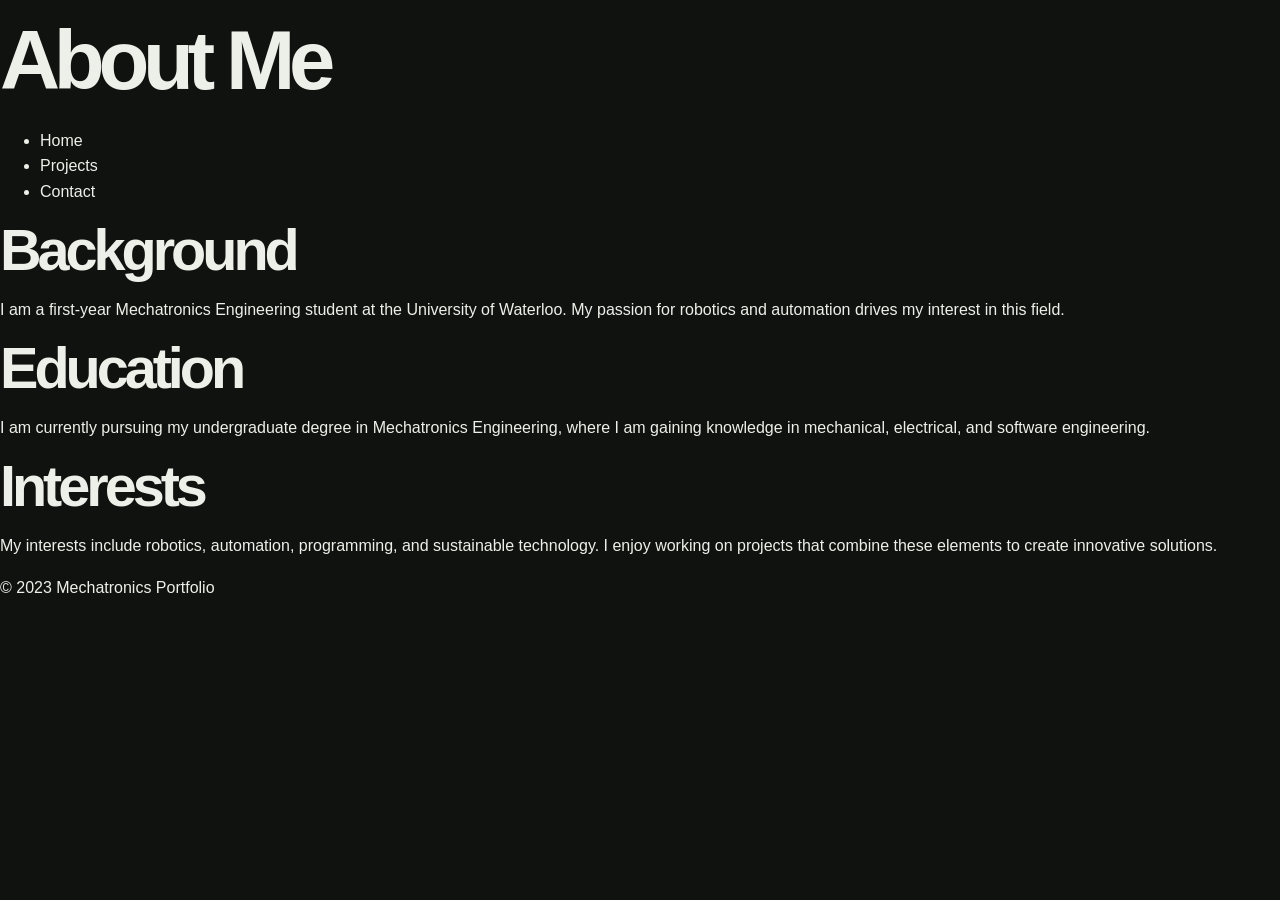
==== mechatronics-portfolio/about.html @ 9f0953bf "Create initial portfolio website" ====
<!DOCTYPE html>
<html lang="en">
<head>
    <meta charset="UTF-8">
    <meta name="viewport" content="width=device-width, initial-scale=1.0">
    <link rel="stylesheet" href="css/styles.css">
    <title>About Me</title>
</head>
<body>
    <header>
        <h1>About Me</h1>
        <nav>
            <ul>
                <li><a href="index.html">Home</a></li>
                <li><a href="projects.html">Projects</a></li>
                <li><a href="contact.html">Contact</a></li>
            </ul>
        </nav>
    </header>
    <main>
        <section>
            <h2>Background</h2>
            <p>I am a first-year Mechatronics Engineering student at the University of Waterloo. My passion for robotics and automation drives my interest in this field.</p>
        </section>
        <section>
            <h2>Education</h2>
            <p>I am currently pursuing my undergraduate degree in Mechatronics Engineering, where I am gaining knowledge in mechanical, electrical, and software engineering.</p>
        </section>
        <section>
            <h2>Interests</h2>
            <p>My interests include robotics, automation, programming, and sustainable technology. I enjoy working on projects that combine these elements to create innovative solutions.</p>
        </section>
    </main>
    <footer>
        <p>&copy; 2023 Mechatronics Portfolio</p>
    </footer>
</body>
</html>
---- mechatronics-portfolio/css/styles.css ----
:root { --bg: #101210; --surface: #191c19; --line: #30352f; --text: #edf0e8; --muted: #91988e; --accent: #c9ed70; --serif: Georgia, "Times New Roman", serif; }
* { box-sizing: border-box; }
html { scroll-behavior: smooth; }
body { margin: 0; background: var(--bg); color: var(--text); font-family: "Manrope", sans-serif; line-height: 1.6; }
a { color: inherit; text-decoration: none; }
.container { width: min(1160px, calc(100% - 64px)); margin: 0 auto; }
.site-header { position: fixed; inset: 0 0 auto; z-index: 5; background: rgba(16, 18, 16, .86); border-bottom: 1px solid rgba(48, 53, 47, .75); backdrop-filter: blur(16px); }
.nav { height: 78px; display: flex; align-items: center; justify-content: space-between; }
.brand { display: flex; gap: 12px; align-items: center; font-size: .82rem; font-weight: 700; }
.brand-mark { display: grid; width: 30px; height: 30px; place-items: center; background: var(--accent); color: #111; font: 500 .62rem "DM Mono", monospace; }
.nav-links { display: flex; gap: 34px; color: var(--muted); font-size: .76rem; }
.nav-links a, .social-links a { transition: color .2s ease; }
.nav-links a:hover, .social-links a:hover { color: var(--accent); }
.menu-toggle { display: none; background: none; border: 0; }
.menu-toggle span { display: block; width: 24px; height: 1px; margin: 5px; background: var(--text); }
.hero { min-height: 760px; padding-top: 170px; display: grid; grid-template-columns: 1.1fr .9fr; gap: 50px; align-items: center; }
.eyebrow, .section-label, .project-meta, .timeline-item time { color: var(--accent); font: 500 .66rem "DM Mono", monospace; letter-spacing: .08em; text-transform: uppercase; }
h1 { max-width: 690px; margin: 20px 0 26px; font-size: clamp(3.4rem, 6.5vw, 6.2rem); line-height: .98; letter-spacing: -.075em; }
h1 em, .contact h2 em { color: var(--accent); font-family: var(--serif); font-weight: 400; }
.lede { max-width: 490px; color: var(--muted); font-size: .98rem; }
.hero-actions { display: flex; gap: 12px; margin-top: 34px; }
.button { padding: 13px 18px; border: 1px solid var(--line); font-size: .75rem; font-weight: 700; transition: .25s ease; }
.button span { margin-left: 20px; font-size: 1rem; }
.button-primary { background: var(--accent); border-color: var(--accent); color: #111; }
.button-primary:hover { background: #def78e; }
.button-secondary:hover { border-color: var(--accent); color: var(--accent); }
.hero-visual { position: relative; height: 470px; overflow: hidden; border: 1px solid var(--line); background: radial-gradient(circle at center, #293025, #151815 58%); }
.hero-grid { position: absolute; inset: 0; opacity: .22; background-image: linear-gradient(var(--line) 1px, transparent 1px), linear-gradient(90deg, var(--line) 1px, transparent 1px); background-size: 42px 42px; transform: perspective(400px) rotateX(58deg) scale(1.7); transform-origin: bottom; }
.orbit { position: absolute; left: 50%; top: 46%; width: 270px; height: 270px; border: 1px solid rgba(201, 237, 112, .5); border-radius: 50%; transform: translate(-50%, -50%) rotate(-25deg); }
.orbit-one { animation: spin 18s linear infinite; }
.orbit-two { width: 370px; height: 130px; border-color: rgba(237, 240, 232, .24); transform: translate(-50%, -50%) rotate(55deg); }
.orbit::after { content: ""; position: absolute; top: 15px; left: 50%; width: 7px; height: 7px; border-radius: 50%; background: var(--accent); box-shadow: 0 0 24px var(--accent); }
.hero-readout { position: absolute; bottom: 24px; left: 24px; display: grid; grid-template-columns: auto 1fr; gap: 0 9px; color: var(--muted); font: .63rem "DM Mono", monospace; }
.hero-readout strong { grid-column: 2; color: var(--text); font-weight: 400; }
.status-dot { width: 7px; height: 7px; margin-top: 5px; border-radius: 50%; background: var(--accent); }
.coordinates { position: absolute; top: 24px; right: 24px; color: var(--muted); text-align: right; font: .6rem/1.7 "DM Mono", monospace; }
.section { padding-top: 150px; }
.section-label { display: flex; gap: 22px; color: var(--muted); }
.section-label span:first-child { color: var(--accent); }
.about-layout { display: grid; grid-template-columns: 1fr 1fr; gap: 100px; margin: 60px 0 0 18%; }
h2 { margin: 0; font-size: clamp(2.4rem, 4.5vw, 4.4rem); line-height: 1.05; letter-spacing: -.07em; }
.about-layout h2 span { color: var(--muted); }
.about-copy { max-width: 450px; color: var(--muted); }
.about-copy p + p { margin-top: 20px; }
.details { display: grid; gap: 14px; margin: 35px 0 0; padding-top: 20px; border-top: 1px solid var(--line); }
.details div { display: flex; justify-content: space-between; font-size: .74rem; }
.details dt { color: var(--muted); }.details dd { margin: 0; color: var(--text); }
.section-heading { display: flex; align-items: end; justify-content: space-between; margin-bottom: 45px; }
.section-heading p { max-width: 230px; margin: 0; color: var(--muted); font-size: .8rem; }
.project-grid { display: grid; grid-template-columns: 1fr 1fr; gap: 22px; }
.project-card { overflow: hidden; background: var(--surface); border: 1px solid var(--line); transition: transform .3s ease, border-color .3s ease; }
.project-card:hover { border-color: #637452; transform: translateY(-6px); }
.project-feature { grid-column: span 2; display: grid; grid-template-columns: 1.1fr .9fr; }
.project-art { position: relative; min-height: 270px; overflow: hidden; background: #252d22; }
.project-feature .project-art { min-height: 355px; }
.art-wheel { background: #232829; }.art-code { background: #2a2624; }
.project-index { position: absolute; top: 18px; left: 20px; color: var(--accent); font: .68rem "DM Mono", monospace; }
.art-circuit { transform: none; }.art-circuit::before { content: ""; position: absolute; inset: 20%; border: 1px solid rgba(201, 237, 112, .45); transform: rotate(-12deg); }
.art-circuit i { position: absolute; z-index: 1; width: 8px; height: 8px; border-radius: 50%; background: var(--accent); box-shadow: 0 0 20px var(--accent); }.art-circuit i:nth-of-type(1) { left: 33%; top: 31%; }.art-circuit i:nth-of-type(2) { right: 31%; top: 43%; }.art-circuit i:nth-of-type(3) { left: 49%; bottom: 27%; }.art-circuit i:nth-of-type(4) { right: 35%; bottom: 25%; }
.art-wheel b { position: absolute; inset: 50%; width: 150px; height: 150px; border: 18px dotted var(--accent); border-radius: 50%; transform: translate(-50%, -50%); }.art-wheel b::after { content: ""; position: absolute; inset: 35px; border: 1px solid var(--text); border-radius: 50%; }
.art-code { display: grid; place-items: center; }.art-code strong { color: var(--accent); font: 500 4rem "DM Mono", monospace; transform: rotate(-8deg); }
.project-content { padding: 27px; }.project-meta { display: flex; justify-content: space-between; color: var(--muted); font-size: .61rem; }.project-meta span:last-child { color: var(--accent); }
.project-content h3 { margin: 22px 0 10px; font-size: 1.3rem; letter-spacing: -.04em; }.project-content p { max-width: 440px; margin: 0; color: var(--muted); font-size: .8rem; }
.project-bottom { display: flex; align-items: end; justify-content: space-between; gap: 15px; margin-top: 28px; }.tags { display: flex; flex-wrap: wrap; gap: 7px; }.tags span { padding: 5px 8px; border: 1px solid var(--line); color: var(--muted); font: .58rem "DM Mono", monospace; }.project-bottom a { color: var(--accent); white-space: nowrap; font-size: .68rem; }
.timeline { margin: 58px 0 0 18%; border-top: 1px solid var(--line); }.timeline-item { display: grid; grid-template-columns: 180px 1fr; gap: 30px; padding: 27px 0; border-bottom: 1px solid var(--line); }.timeline-item time { color: var(--muted); }.timeline-item h3 { margin: 0; font-size: 1rem; }.timeline-item p { margin: 4px 0 10px; color: var(--accent); font-size: .75rem; }.timeline-item span { color: var(--muted); font-size: .8rem; }
.contact { margin-top: 150px; padding-top: 70px; padding-bottom: 80px; border-top: 1px solid var(--line); }.contact h2 { margin: 20px 0 38px; }.email { display: inline-block; padding-bottom: 8px; border-bottom: 1px solid var(--accent); color: var(--accent); font: 1rem "DM Mono", monospace; }.email span { margin-left: 20px; }.social-links { display: flex; gap: 28px; margin-top: 60px; color: var(--muted); font-size: .75rem; }
.footer { display: flex; justify-content: space-between; padding: 22px 0 30px; border-top: 1px solid var(--line); color: var(--muted); font: .62rem "DM Mono", monospace; }
.reveal { opacity: 0; transform: translateY(22px); transition: opacity .7s ease, transform .7s ease; }.reveal.visible { opacity: 1; transform: translateY(0); }
@keyframes spin { to { transform: translate(-50%, -50%) rotate(335deg); } }
@media (max-width: 700px) {
    .container { width: min(100% - 38px, 1160px); }.nav { height: 68px; }.menu-toggle { display: block; }.nav-links { position: absolute; top: 68px; left: 0; right: 0; display: none; flex-direction: column; gap: 20px; padding: 25px 20px; background: var(--surface); border-bottom: 1px solid var(--line); }.nav-links.open { display: flex; }
    .hero { min-height: auto; padding-top: 140px; display: block; }.hero h1 { font-size: 3.25rem; }.hero-visual { height: 330px; margin-top: 65px; }.section { padding-top: 100px; }.about-layout { display: block; margin: 45px 0 0; }.about-copy { margin-top: 35px; }.section-heading { display: block; margin-bottom: 30px; }.section-heading p { margin-top: 20px; }
    .project-grid, .project-feature { display: block; }.project-card + .project-card { margin-top: 18px; }.project-feature .project-art, .project-art { min-height: 240px; }.timeline { margin-left: 0; }.timeline-item { display: block; }.timeline-item time { display: block; margin-bottom: 14px; }.contact { margin-top: 100px; }.footer { display: block; line-height: 2; }
}
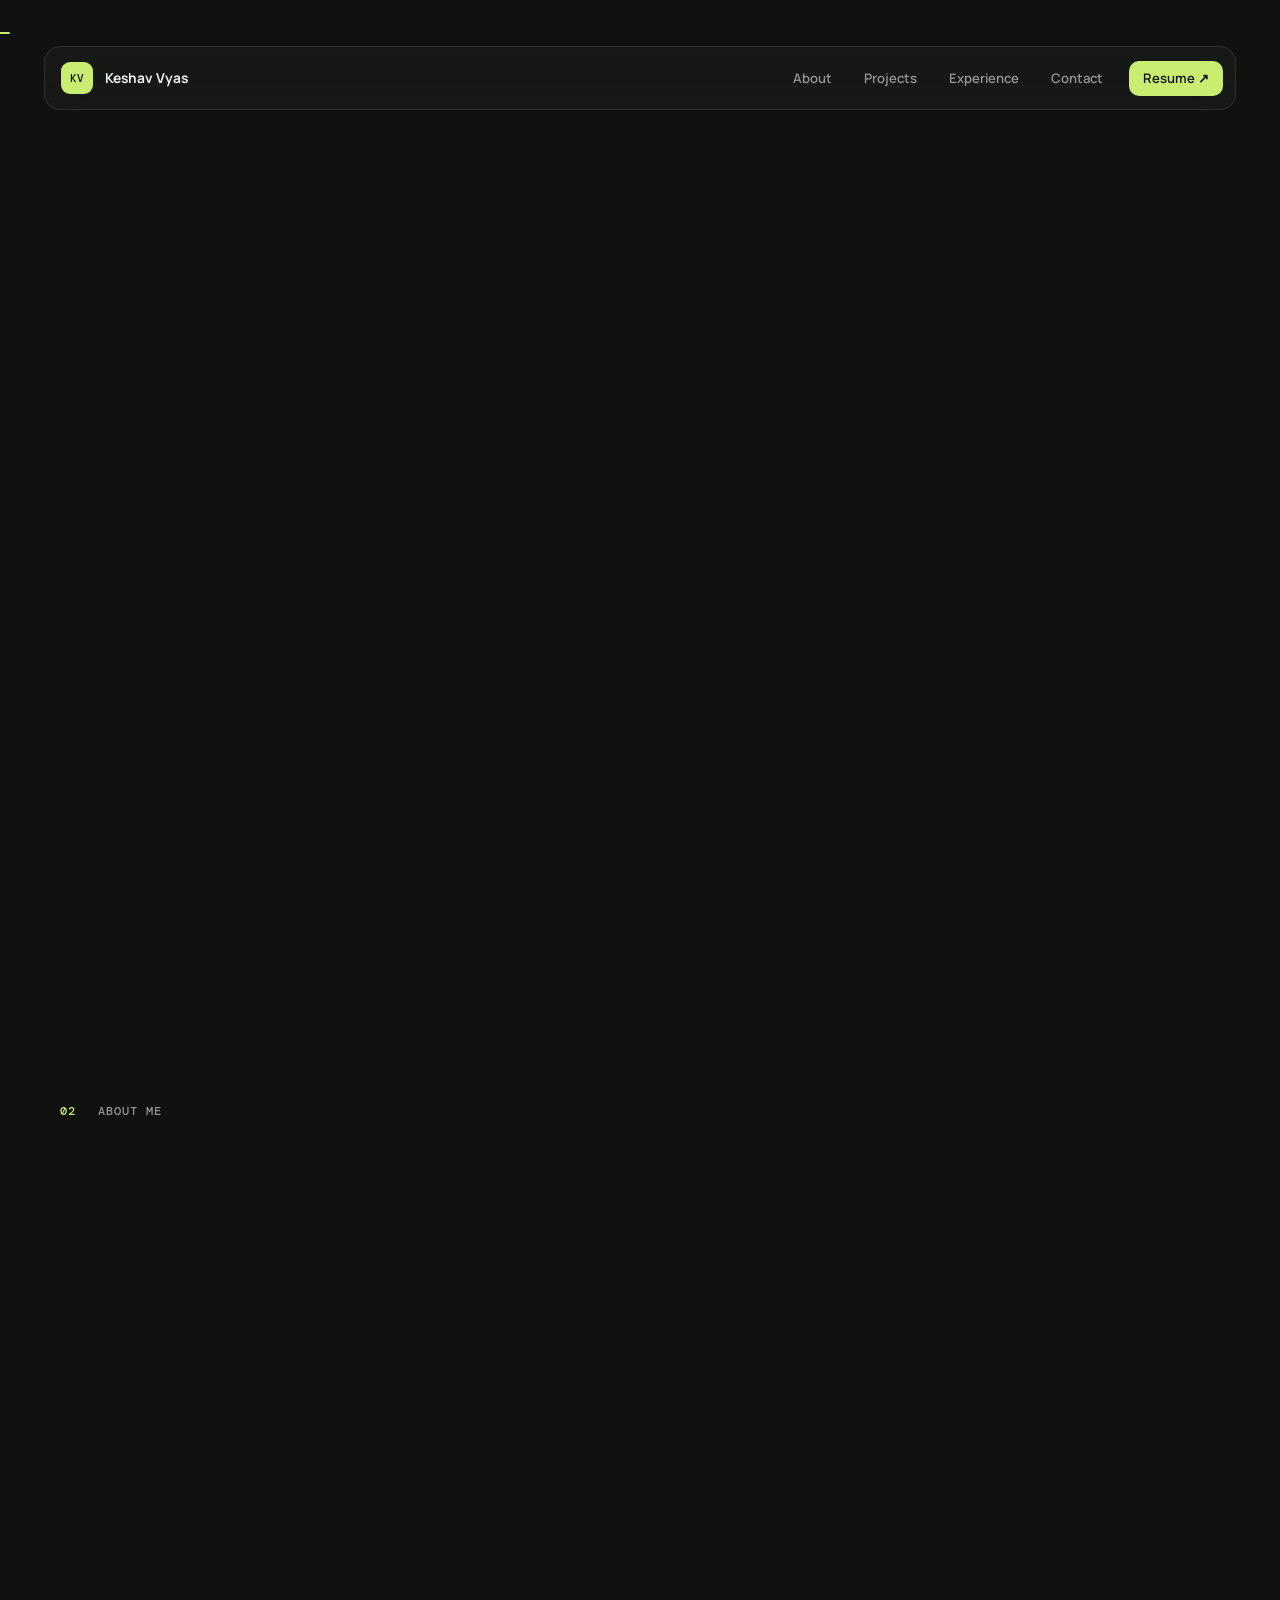
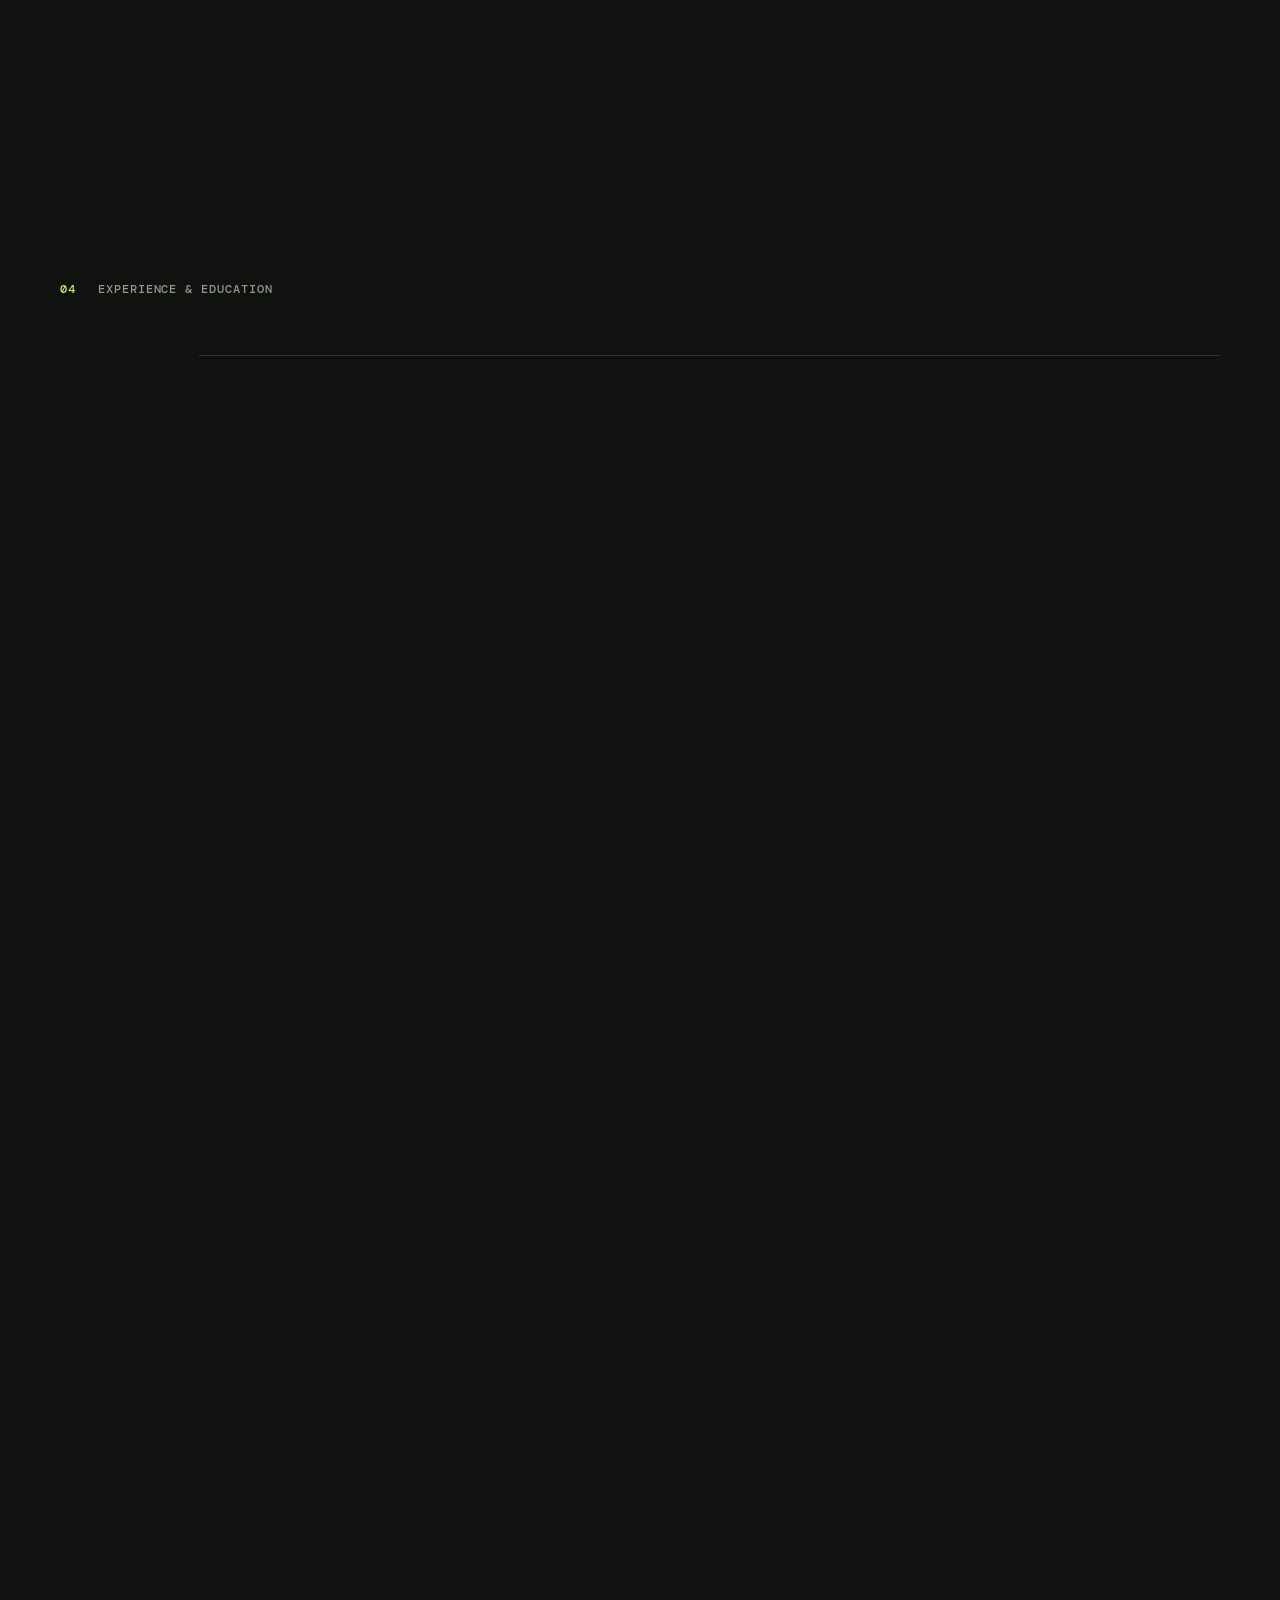
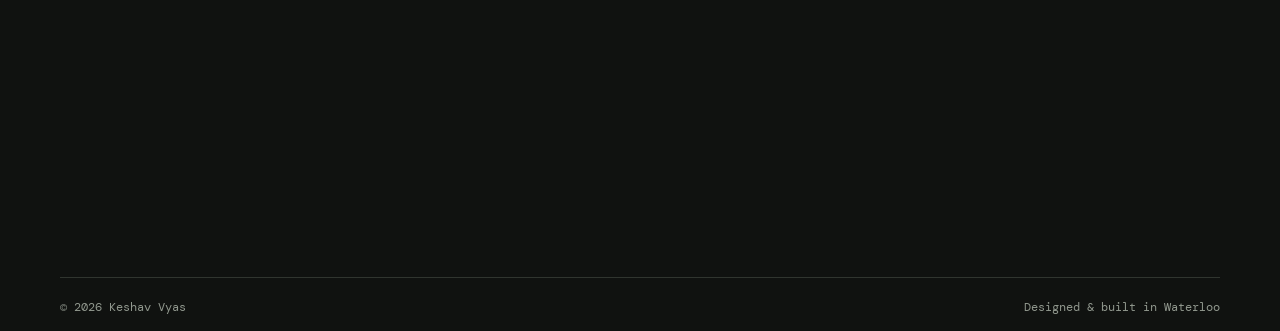
==== commit 150a119e: "Update portfolio website" ====
--- a/mechatronics-portfolio/about.html
+++ b/mechatronics-portfolio/about.html
@@ -2,37 +2,11 @@
 <html lang="en">
 <head>
     <meta charset="UTF-8">
-    <meta name="viewport" content="width=device-width, initial-scale=1.0">
-    <link rel="stylesheet" href="css/styles.css">
-    <title>About Me</title>
+    <meta http-equiv="refresh" content="0; url=index.html#about">
+    <link rel="canonical" href="index.html#about">
+    <title>About | Keshav Vyas</title>
 </head>
 <body>
-    <header>
-        <h1>About Me</h1>
-        <nav>
-            <ul>
-                <li><a href="index.html">Home</a></li>
-                <li><a href="projects.html">Projects</a></li>
-                <li><a href="contact.html">Contact</a></li>
-            </ul>
-        </nav>
-    </header>
-    <main>
-        <section>
-            <h2>Background</h2>
-            <p>I am a first-year Mechatronics Engineering student at the University of Waterloo. My passion for robotics and automation drives my interest in this field.</p>
-        </section>
-        <section>
-            <h2>Education</h2>
-            <p>I am currently pursuing my undergraduate degree in Mechatronics Engineering, where I am gaining knowledge in mechanical, electrical, and software engineering.</p>
-        </section>
-        <section>
-            <h2>Interests</h2>
-            <p>My interests include robotics, automation, programming, and sustainable technology. I enjoy working on projects that combine these elements to create innovative solutions.</p>
-        </section>
-    </main>
-    <footer>
-        <p>&copy; 2023 Mechatronics Portfolio</p>
-    </footer>
+    <p>This page has moved to <a href="index.html#about">About</a>.</p>
 </body>
-</html>+</html>
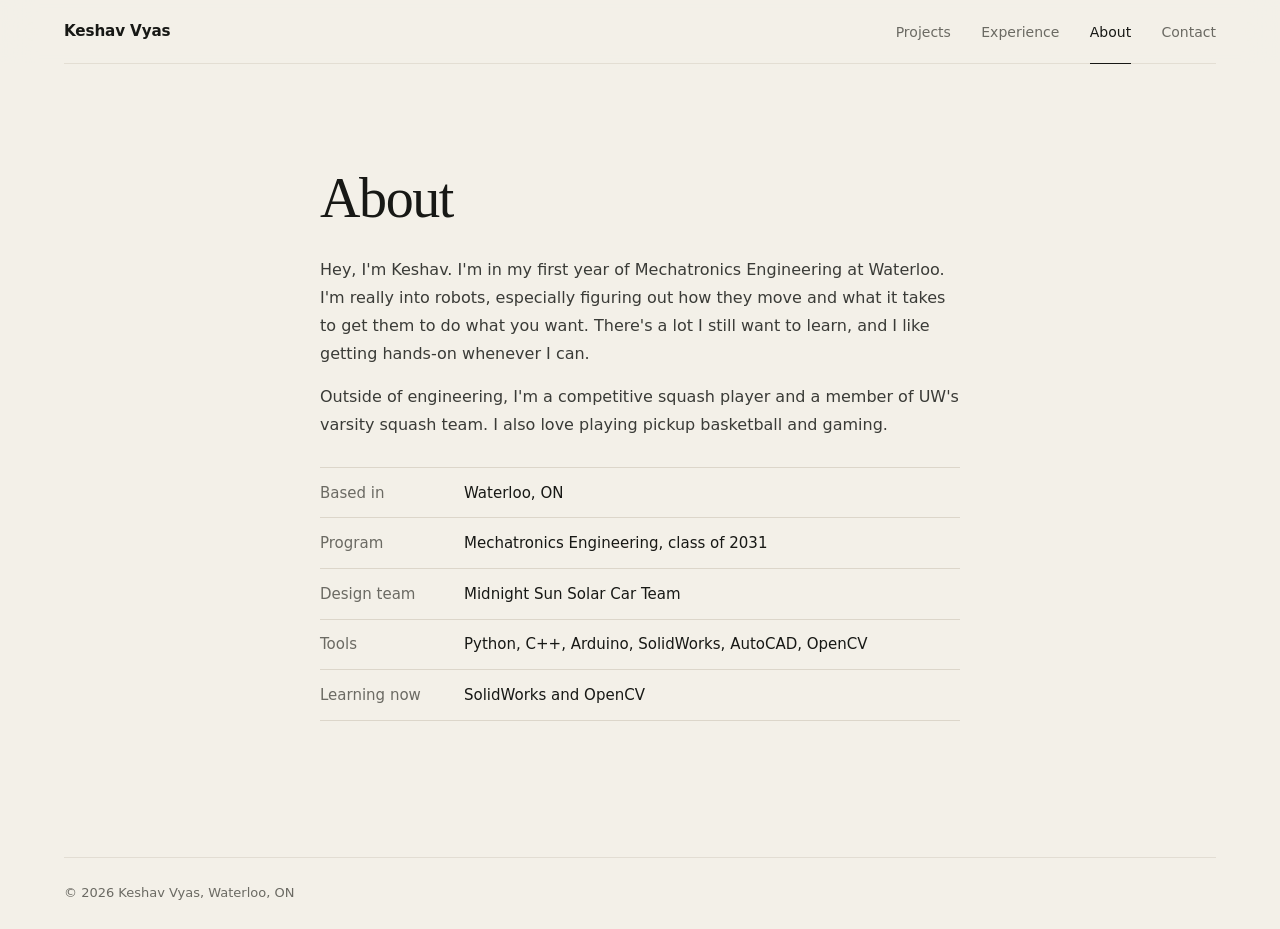
==== commit c70d5ae2: "Refresh portfolio design and content Tighter, more minimal styling; separate Experience page; new pr" ====
--- a/mechatronics-portfolio/about.html
+++ b/mechatronics-portfolio/about.html
@@ -2,11 +2,50 @@
 <html lang="en">
 <head>
     <meta charset="UTF-8">
-    <meta http-equiv="refresh" content="0; url=index.html#about">
-    <link rel="canonical" href="index.html#about">
+    <meta name="viewport" content="width=device-width, initial-scale=1.0">
+    <meta name="description" content="About Keshav Vyas, a first-year Mechatronics Engineering student at the University of Waterloo">
+    <meta name="theme-color" content="#f3f0e8">
+    <meta name="color-scheme" content="light">
     <title>About | Keshav Vyas</title>
+    <link rel="icon" href="data:image/svg+xml,%3Csvg xmlns='http://www.w3.org/2000/svg' viewBox='0 0 32 32'%3E%3Ccircle cx='16' cy='16' r='16' fill='%23171815'/%3E%3Ctext x='16' y='22.5' text-anchor='middle' font-family='Georgia, serif' font-size='18' fill='%23f3f0e8'%3EK%3C/text%3E%3C/svg%3E">
+    <link rel="stylesheet" href="css/styles.css">
 </head>
 <body>
-    <p>This page has moved to <a href="index.html#about">About</a>.</p>
+    <div class="site-shell">
+        <header class="site-header">
+            <a class="wordmark" href="index.html" aria-label="Keshav Vyas, home">
+                Keshav Vyas
+            </a>
+            <nav class="site-nav" aria-label="Site navigation">
+                <a href="projects.html">Projects</a>
+                <a href="experience.html">Experience</a>
+                <a href="about.html" aria-current="page">About</a>
+                <a href="contact.html">Contact</a>
+            </nav>
+        </header>
+
+        <main>
+            <div class="content">
+                <h1 class="chapter-title">About</h1>
+
+                <div class="entry">
+                    <p>Hey, I'm Keshav. I'm in my first year of Mechatronics Engineering at Waterloo. I'm really into robots, especially figuring out how they move and what it takes to get them to do what you want. There's a lot I still want to learn, and I like getting hands-on whenever I can.</p>
+                    <p>Outside of engineering, I'm a competitive squash player and a member of UW's varsity squash team. I also love playing pickup basketball and gaming.</p>
+                    <dl class="details">
+                        <div><dt>Based in</dt><dd>Waterloo, ON</dd></div>
+                        <div><dt>Program</dt><dd>Mechatronics Engineering, class of 2031</dd></div>
+                        <div><dt>Design team</dt><dd>Midnight Sun Solar Car Team</dd></div>
+                        <div><dt>Tools</dt><dd>Python, C++, Arduino, SolidWorks, AutoCAD, OpenCV</dd></div>
+                        <div><dt>Learning now</dt><dd>SolidWorks and OpenCV</dd></div>
+                    </dl>
+                </div>
+            </div>
+        </main>
+
+        <footer class="site-footer">
+            <p>© 2026 Keshav Vyas, Waterloo, ON</p>
+        </footer>
+    </div>
+    <script src="js/script.js"></script>
 </body>
 </html>
--- a/mechatronics-portfolio/css/styles.css
+++ b/mechatronics-portfolio/css/styles.css
@@ -0,0 +1,95 @@
+/* Palette follows yigua.art: paper, ink, one cinnabar accent. Type is tighter and quieter. */
+:root { --paper: #f3f0e8; --paper-light: #f8f6ef; --ink: #171815; --ink-soft: #6b6a63; --line: #dcd6ca; --cinnabar: #963e32; --font-interface: ui-sans-serif, system-ui, -apple-system, BlinkMacSystemFont, "Segoe UI", sans-serif; --font-classical: ui-serif, Georgia, Cambria, "Times New Roman", serif; --ease-settle: cubic-bezier(.22, 1, .36, 1); color-scheme: light; }
+
+*, *::before, *::after { box-sizing: border-box; }
+html { min-width: 320px; background: var(--paper); color: var(--ink); font-family: var(--font-interface); font-size: 100%; line-height: 1.6; scroll-behavior: smooth; scroll-padding-top: 5rem; -webkit-text-size-adjust: 100%; -webkit-tap-highlight-color: transparent; -webkit-font-smoothing: antialiased; text-rendering: optimizeLegibility; }
+body { min-height: 100vh; margin: 0; overflow-x: clip; background: var(--paper); color: var(--ink); }
+::selection { background: var(--ink); color: var(--paper); }
+a { color: inherit; text-decoration: inherit; }
+button { color: inherit; font: inherit; }
+h1, h2, h3, p, ul, dl, dd { margin: 0; }
+button:focus-visible, a:focus-visible { outline: 2px solid var(--cinnabar); outline-offset: 4px; border-radius: 2px; }
+
+.site-shell { min-height: 100svh; padding-inline: clamp(1.25rem, 5vw, 4rem); display: grid; grid-template-rows: auto 1fr auto; }
+.site-header, .site-footer { width: 100%; max-width: 72rem; margin-inline: auto; display: flex; justify-content: space-between; align-items: center; }
+
+/* Header and tabs */
+.site-header { position: sticky; top: 0; z-index: 50; align-self: start; align-items: stretch; gap: 0 2rem; min-height: 4rem; border-bottom: 1px solid color-mix(in srgb, var(--line) 70%, transparent); }
+/* Frosted backing, so the page blurs as it scrolls underneath */
+.site-header::before { content: ""; position: absolute; inset: 0 calc(50% - 50vw); z-index: -1; background: color-mix(in srgb, var(--paper) 85%, transparent); -webkit-backdrop-filter: blur(16px) saturate(1.2); backdrop-filter: blur(16px) saturate(1.2); }
+.wordmark { align-self: center; font-size: .95rem; font-weight: 600; letter-spacing: -.01em; white-space: nowrap; }
+
+/* Tabs run the full height of the header, so the current one can be marked on the header's own rule */
+.site-nav { display: flex; gap: clamp(1.1rem, 2.4vw, 1.9rem); margin-bottom: -1px; }
+.site-nav a { position: relative; display: flex; align-items: center; color: var(--ink-soft); font-size: .875rem; white-space: nowrap; transition: color .15s; }
+.site-nav a:hover, .site-nav a[aria-current=page] { color: var(--ink); }
+.site-nav a[aria-current=page]::after { content: ""; position: absolute; inset: auto 0 0; height: 1px; background: var(--ink); }
+/* The focus ring hugs the label instead of the tall hit area */
+.site-nav a:focus-visible { outline: 0; }
+.site-nav a:focus-visible::before { content: ""; position: absolute; inset: 50% -.45rem auto; height: 1.9rem; transform: translateY(-50%); border-radius: .25rem; outline: 2px solid var(--cinnabar); }
+
+/* Home: name and a short description, centred */
+.home main { display: grid; }
+.hero { place-self: center; width: 100%; max-width: 48rem; padding-block: clamp(3rem, 12vh, 7rem); text-align: center; }
+.hero h1 { font-family: var(--font-classical); font-size: clamp(2.75rem, 7.5vw, 5.25rem); font-weight: 400; line-height: 1.02; letter-spacing: -.03em; }
+.hero p { max-width: 30rem; margin: 1.5rem auto 0; color: var(--ink-soft); font-size: clamp(1rem, 1.6vw, 1.075rem); line-height: 1.65; text-wrap: balance; }
+
+/* One reveal on load. It fills backwards only: an animation left applied would stop the header from blurring the page behind them */
+.hero, .content { animation: page-reveal .7s var(--ease-settle) .06s backwards; }
+@keyframes page-reveal { from { opacity: 0; transform: translate3d(0, .5rem, 0); } to { opacity: 1; transform: none; } }
+
+/* Reading column */
+.content { width: min(100%, 40rem); margin-inline: auto; padding-block: clamp(3.5rem, 9vw, 6.5rem) 6rem; }
+.chapter-title { margin-bottom: clamp(1rem, 3vw, 1.75rem); font-family: var(--font-classical); font-size: clamp(2.25rem, 5.5vw, 3.5rem); font-weight: 400; line-height: 1.08; letter-spacing: -.025em; }
+.entry { padding-block: clamp(1.75rem, 4vw, 2.5rem); border-top: 1px solid var(--line); }
+.chapter-title + .entry { border-top: 0; padding-top: 0; }
+.entry :is(h2, h3) { margin: .35rem 0 .75rem; font-size: clamp(1.125rem, 2.4vw, 1.3rem); font-weight: 600; line-height: 1.35; letter-spacing: -.015em; }
+.entry p { color: color-mix(in srgb, var(--ink) 84%, var(--paper)); font-size: 1rem; line-height: 1.75; text-wrap: pretty; }
+.entry p + p { margin-top: .9rem; }
+.entry .kicker { margin: 0; color: var(--ink-soft); font-size: .8125rem; line-height: 1.5; font-variant-numeric: tabular-nums; }
+.entry .where { margin: -.45rem 0 .85rem; color: var(--ink-soft); font-size: .9rem; line-height: 1.55; }
+.entry .where:last-child { margin-bottom: 0; }
+.entry .note { margin-top: 1rem; color: var(--cinnabar); font-size: .8125rem; line-height: 1.5; }
+.entry ul { padding-left: 1.1rem; color: color-mix(in srgb, var(--ink) 78%, var(--paper)); font-size: 1rem; line-height: 1.7; }
+.entry li + li { margin-top: .4rem; }
+.entry li::marker { color: var(--ink-soft); }
+
+.entry + .chapter-title { margin-top: clamp(4rem, 9vw, 6rem); }
+
+/* Load time before and after, drawn as two thin lines */
+.speed-chart { display: grid; gap: .7rem; margin-top: 1.5rem; }
+.speed-row { display: grid; grid-template-columns: 3.4rem 1fr 4.6rem; gap: 1rem; align-items: center; color: var(--ink-soft); font-size: .8125rem; font-variant-numeric: tabular-nums; }
+.speed-row i { display: block; height: 4px; border-radius: 2px; }
+.speed-before { width: 100%; background: var(--ink); }
+.speed-after { width: 7%; background: var(--cinnabar); }
+.speed-row b { color: var(--ink); font-weight: 500; text-align: right; white-space: nowrap; }
+
+.details { margin-top: 1.75rem; border-top: 1px solid var(--line); }
+.details div { display: grid; grid-template-columns: 8rem 1fr; gap: 1rem; padding-block: .8rem; border-bottom: 1px solid var(--line); font-size: .9375rem; line-height: 1.6; }
+.details dt { color: var(--ink-soft); }
+
+.email { display: inline-block; margin-top: 1.25rem; font-family: var(--font-classical); font-size: clamp(1.4rem, 4.4vw, 2rem); line-height: 1.25; letter-spacing: -.02em; overflow-wrap: anywhere; text-decoration: underline; text-decoration-thickness: 1px; text-decoration-color: color-mix(in srgb, currentColor 30%, transparent); text-underline-offset: .25em; transition: text-decoration-color .15s; }
+.email:hover { text-decoration-color: currentColor; }
+.contact-actions { display: flex; flex-wrap: wrap; gap: .6rem; margin-top: 1.5rem; }
+.quiet-button { display: inline-flex; align-items: center; height: 2.5rem; padding-inline: 1rem; border: 1px solid var(--line); border-radius: 999px; background: var(--paper-light); color: var(--ink); font-size: .875rem; cursor: pointer; transition: border-color .15s, background .15s; }
+.quiet-button:hover, .quiet-button:focus-visible { border-color: color-mix(in srgb, var(--ink) 35%, transparent); background: #fff; }
+.entry .copy-status { min-height: 1.5em; margin-top: .75rem; color: var(--ink-soft); }
+
+/* Footer */
+.site-footer { flex-wrap: wrap; gap: .5rem 1.25rem; min-height: 4.5rem; border-top: 1px solid color-mix(in srgb, var(--line) 70%, transparent); color: var(--ink-soft); font-size: .8125rem; line-height: 1.6; }
+
+@media (max-width: 640px) {
+    html { scroll-padding-top: 6.5rem; }
+    .site-shell { padding-inline: 1.25rem; }
+    .site-header { flex-wrap: wrap; min-height: 0; }
+    .wordmark { width: 100%; padding-top: .9rem; }
+    .site-nav { width: 100%; justify-content: space-between; gap: .5rem; }
+    .site-nav a { min-height: 2.75rem; font-size: .8125rem; }
+    .hero p { max-width: 21rem; }
+    .content { padding-block: 2.75rem 4rem; }
+    .details div { grid-template-columns: 1fr; gap: .1rem; }
+    .site-footer { flex-direction: column; justify-content: center; gap: .1rem; min-height: 6rem; padding-block: 1rem; text-align: center; }
+}
+@media (prefers-reduced-motion: reduce) {
+    *, *::before, *::after { scroll-behavior: auto !important; transition-duration: .01ms !important; animation-duration: .01ms !important; animation-delay: 0s !important; }
+}
